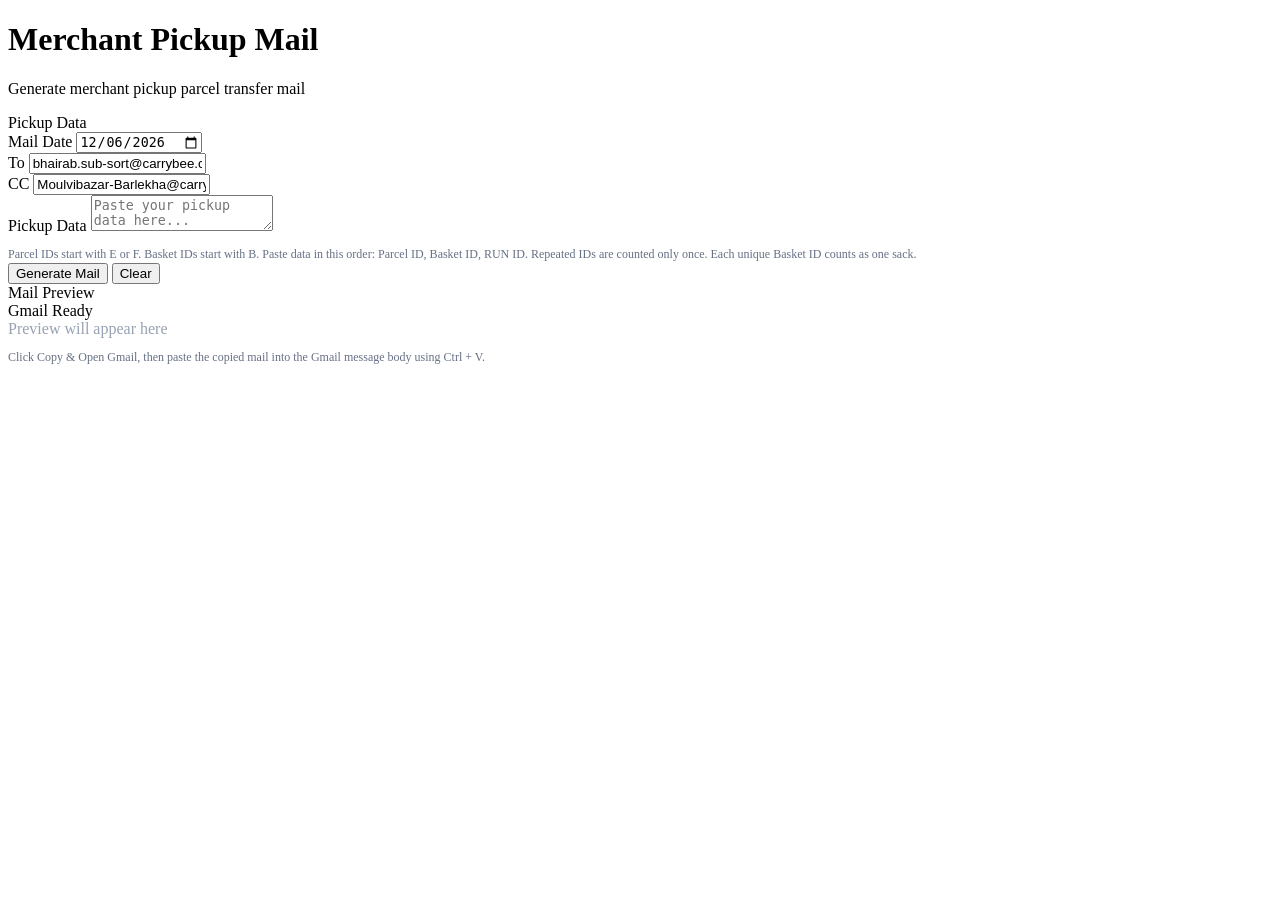
==== pages/Pickup-Mail/index.html @ fcb1e408 "Add files via upload" ====
<!doctype html>
<html lang="en">
<head>
  <meta charset="UTF-8">
  <meta name="viewport" content="width=device-width, initial-scale=1.0">

  <title>Merchant Pickup Mail Generator</title>

  <link rel="stylesheet" href="../../assets/css/base.css">
  <link rel="stylesheet" href="../../assets/css/mail-shared.css">
  <link rel="stylesheet" href="pickup-mail.css">
</head>

<body>
  <div class="page-content">
    <div class="page-head">
      <div>
        <h1 class="page-title">Merchant Pickup Mail</h1>
        <p class="page-sub">
          Generate merchant pickup parcel transfer mail
        </p>
      </div>
    </div>

    <div class="mail-layout">
      <div class="card mail-form">
        <div class="form-title">Pickup Data</div>

        <div class="form-group">
          <label class="form-label" for="pickupDate">
            Mail Date
          </label>

          <input
            type="date"
            class="form-input"
            id="pickupDate"
            required
          >
        </div>

        <div class="form-group">
          <label class="form-label" for="pickupTo">
            To
          </label>

          <input
            type="text"
            class="form-input"
            id="pickupTo"
            value="bhairab.sub-sort@carrybee.com"
            placeholder="Recipient email addresses, separated by commas"
          >
        </div>

        <div class="form-group">
          <label class="form-label" for="pickupCc">
            CC
          </label>

          <input
            type="text"
            class="form-input"
            id="pickupCc"
            value="Moulvibazar-Barlekha@carrybee.com,ruhin.shimul@carrybee.com,dipto.d@carrybee.com,transport@carrybee.com"
            placeholder="CC email addresses, separated by commas"
          >
        </div>

        <div class="form-group">
          <label class="form-label" for="pickupInput">
            Pickup Data
          </label>

          <textarea
            class="form-textarea"
            id="pickupInput"
            placeholder="Paste your pickup data here..."
            aria-describedby="pickupDataHint"
            spellcheck="false"
          ></textarea>

          <p id="pickupDataHint" class="pickup-hint">
            Parcel IDs start with E or F. Basket IDs start with B.
            Paste data in this order: Parcel ID, Basket ID, RUN ID.
            Repeated IDs are counted only once.
            Each unique Basket ID counts as one sack.
          </p>
        </div>

        <div class="form-actions">
          <button
            type="button"
            class="btn btn-primary"
            id="generatePickupBtn"
          >
            Generate Mail
          </button>

          <button
            type="button"
            class="btn btn-light"
            id="clearPickupBtn"
          >
            Clear
          </button>
        </div>
      </div>

      <div class="card mail-preview">
        <div class="preview-top">
          <div class="preview-title">Mail Preview</div>
          <div class="preview-badge">Gmail Ready</div>
        </div>

        <div
          class="email-paper"
          id="pickupPreview"
          aria-live="polite"
        >
          <span style="color:#98a2b3;">
            Preview will appear here
          </span>
        </div>

        <div class="form-actions">
          <button
            type="button"
            class="btn btn-primary"
            id="copyOpenPickupBtn"
            style="display:none;"
          >
            Copy &amp; Open Gmail
          </button>
        </div>

        <p class="pickup-hint">
          Click Copy &amp; Open Gmail, then paste the copied mail
          into the Gmail message body using Ctrl + V.
        </p>
      </div>
    </div>
  </div>

  <script src="pickup-mail.js"></script>
</body>
</html>
---- pages/Pickup-Mail/pickup-mail.css ----
.pickup-hint {
  margin: 10px 0 0;
  font-size: 12px;
  color: #667085;
  line-height: 1.5;
}

.pickup-table {
  border-collapse: collapse;
  width: 365px;
  max-width: 100%;
  margin-top: 14px;
  font-family: Arial, sans-serif;
  font-size: 13px;
}

.pickup-table td,
.pickup-table th {
  border: 1px solid #d0d0d0;
  padding: 5px 7px;
}

.pickup-table td {
  text-align: left;
}

.pickup-table th {
  text-align: center;
}

.pickup-table tbody tr:nth-child(even) {
  background: #f8f8f8;
}
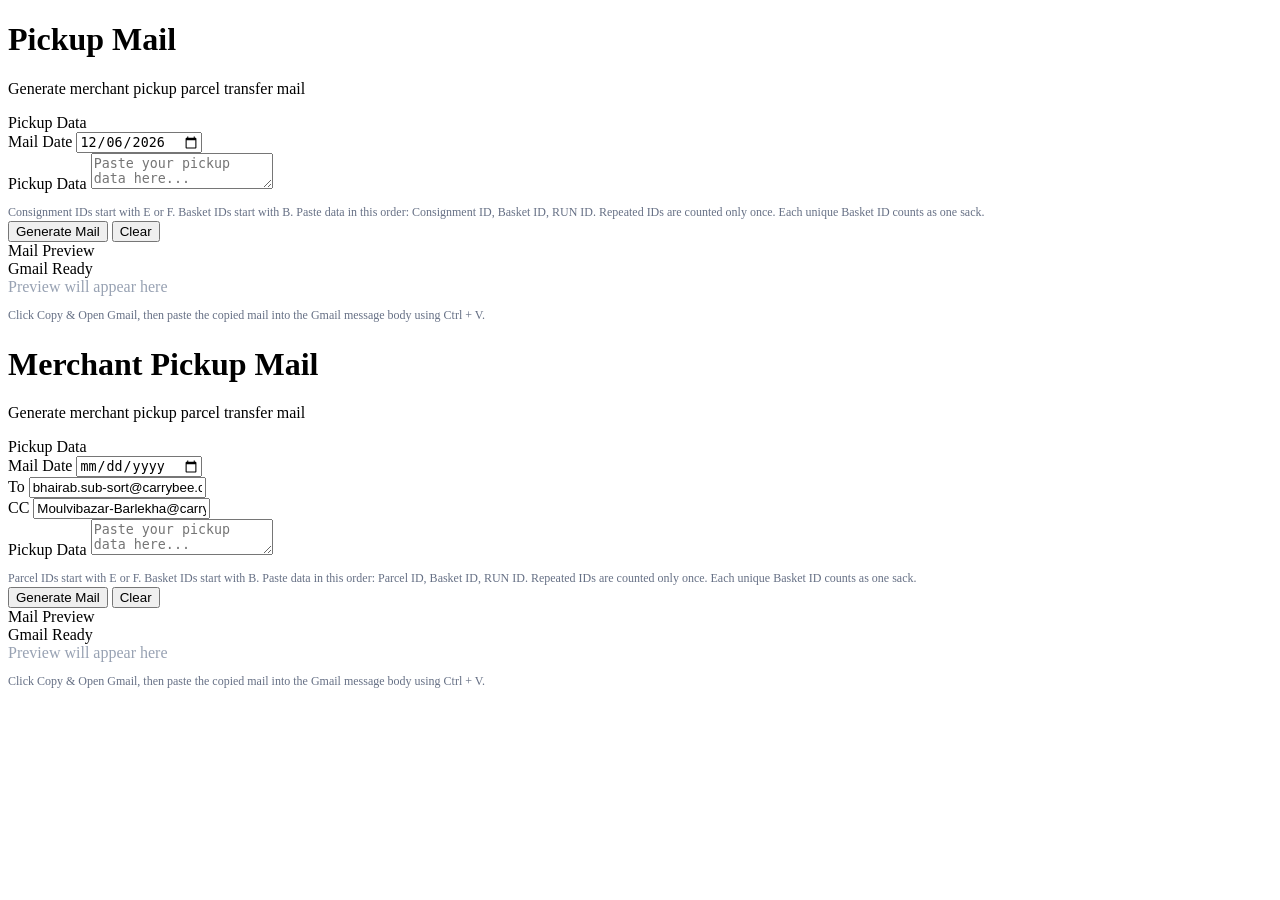
==== commit 9779bcd1: "Update index.html" ====
--- a/pages/Pickup-Mail/index.html
+++ b/pages/Pickup-Mail/index.html
@@ -1,7 +1,143 @@
 <!doctype html>
 <html lang="en">
 <head>
+  <meta charset="UTF-8"><!doctype html>
+<html lang="en">
+<head>
   <meta charset="UTF-8">
+  <meta name="viewport" content="width=device-width, initial-scale=1.0">
+
+  <title>Pickup Mail</title>
+
+  <link rel="stylesheet" href="../../assets/css/base.css">
+  <link rel="stylesheet" href="../../assets/css/mail-shared.css">
+  <link rel="stylesheet" href="pickup-mail.css">
+</head>
+
+<body>
+  <div class="page-content">
+
+    <div class="page-head">
+      <div>
+        <h1 class="page-title">Pickup Mail</h1>
+        <p class="page-sub">
+          Generate merchant pickup parcel transfer mail
+        </p>
+      </div>
+    </div>
+
+    <div class="mail-layout">
+
+      <!-- INPUT -->
+      <div class="card mail-form">
+        <div class="form-title">Pickup Data</div>
+
+        <!-- Recipients used by pickup-mail.js -->
+        <input
+          type="hidden"
+          id="pickupTo"
+          value="bhairab.sub-sort@carrybee.com"
+        >
+
+        <input
+          type="hidden"
+          id="pickupCc"
+          value="Moulvibazar-Barlekha@carrybee.com,ruhin.shimul@carrybee.com,dipto.d@carrybee.com,transport@carrybee.com"
+        >
+
+        <div class="form-group">
+          <label class="form-label" for="pickupDate">
+            Mail Date
+          </label>
+
+          <input
+            type="date"
+            class="form-input"
+            id="pickupDate"
+            required
+          >
+        </div>
+
+        <div class="form-group">
+          <label class="form-label" for="pickupInput">
+            Pickup Data
+          </label>
+
+          <textarea
+            class="form-textarea"
+            id="pickupInput"
+            placeholder="Paste your pickup data here..."
+            aria-describedby="pickupDataHint"
+            spellcheck="false"
+          ></textarea>
+
+          <p class="pickup-hint" id="pickupDataHint">
+            Consignment IDs start with E or F. Basket IDs start with B.
+            Paste data in this order: Consignment ID, Basket ID, RUN ID.
+            Repeated IDs are counted only once.
+            Each unique Basket ID counts as one sack.
+          </p>
+        </div>
+
+        <div class="form-actions">
+          <button
+            type="button"
+            class="btn btn-primary"
+            id="generatePickupBtn"
+          >
+            Generate Mail
+          </button>
+
+          <button
+            type="button"
+            class="btn btn-light"
+            id="clearPickupBtn"
+          >
+            Clear
+          </button>
+        </div>
+      </div>
+
+      <!-- PREVIEW -->
+      <div class="card mail-preview">
+        <div class="preview-top">
+          <div class="preview-title">Mail Preview</div>
+          <div class="preview-badge">Gmail Ready</div>
+        </div>
+
+        <div
+          class="email-paper"
+          id="pickupPreview"
+          aria-live="polite"
+        >
+          <span style="color:#98a2b3;">
+            Preview will appear here
+          </span>
+        </div>
+
+        <div class="form-actions">
+          <button
+            type="button"
+            class="btn btn-primary"
+            id="copyOpenPickupBtn"
+            style="display:none;"
+          >
+            Copy &amp; Open Gmail
+          </button>
+        </div>
+
+        <p class="pickup-hint preview-hint">
+          Click Copy &amp; Open Gmail, then paste the copied mail
+          into the Gmail message body using Ctrl + V.
+        </p>
+      </div>
+
+    </div>
+  </div>
+
+  <script src="pickup-mail.js"></script>
+</body>
+</html>
   <meta name="viewport" content="width=device-width, initial-scale=1.0">
 
   <title>Merchant Pickup Mail Generator</title>
@@ -144,4 +280,4 @@
 
   <script src="pickup-mail.js"></script>
 </body>
-</html>+</html>
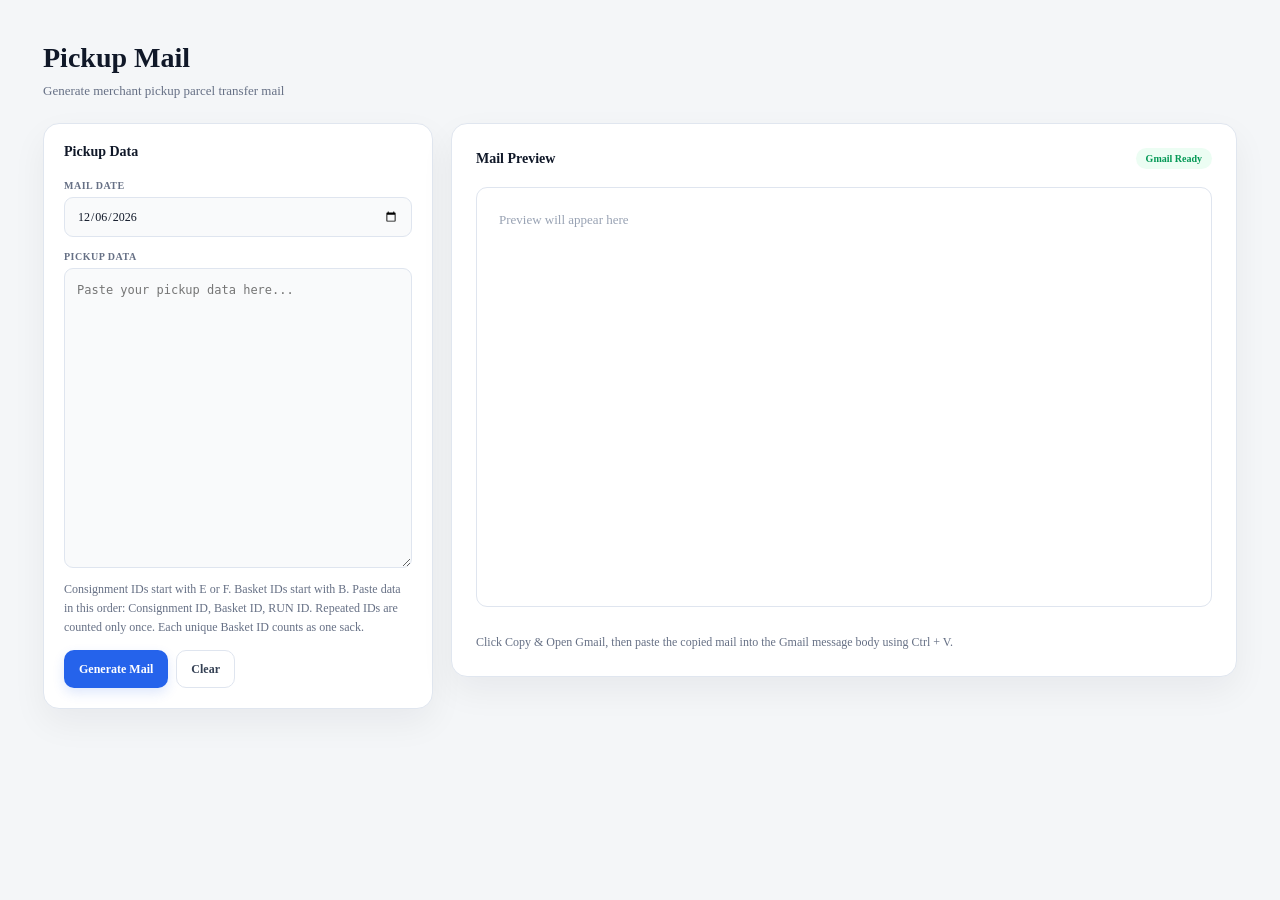
==== commit b7645be6: "Refactor index.html to eliminate redundancy Removed duplicate HTML structure and cleaned up the code" ====
--- a/pages/Pickup-Mail/index.html
+++ b/pages/Pickup-Mail/index.html
@@ -1,7 +1,4 @@
 <!doctype html>
-<html lang="en">
-<head>
-  <meta charset="UTF-8"><!doctype html>
 <html lang="en">
 <head>
   <meta charset="UTF-8">
@@ -138,146 +135,3 @@
   <script src="pickup-mail.js"></script>
 </body>
 </html>
-  <meta name="viewport" content="width=device-width, initial-scale=1.0">
-
-  <title>Merchant Pickup Mail Generator</title>
-
-  <link rel="stylesheet" href="../../assets/css/base.css">
-  <link rel="stylesheet" href="../../assets/css/mail-shared.css">
-  <link rel="stylesheet" href="pickup-mail.css">
-</head>
-
-<body>
-  <div class="page-content">
-    <div class="page-head">
-      <div>
-        <h1 class="page-title">Merchant Pickup Mail</h1>
-        <p class="page-sub">
-          Generate merchant pickup parcel transfer mail
-        </p>
-      </div>
-    </div>
-
-    <div class="mail-layout">
-      <div class="card mail-form">
-        <div class="form-title">Pickup Data</div>
-
-        <div class="form-group">
-          <label class="form-label" for="pickupDate">
-            Mail Date
-          </label>
-
-          <input
-            type="date"
-            class="form-input"
-            id="pickupDate"
-            required
-          >
-        </div>
-
-        <div class="form-group">
-          <label class="form-label" for="pickupTo">
-            To
-          </label>
-
-          <input
-            type="text"
-            class="form-input"
-            id="pickupTo"
-            value="bhairab.sub-sort@carrybee.com"
-            placeholder="Recipient email addresses, separated by commas"
-          >
-        </div>
-
-        <div class="form-group">
-          <label class="form-label" for="pickupCc">
-            CC
-          </label>
-
-          <input
-            type="text"
-            class="form-input"
-            id="pickupCc"
-            value="Moulvibazar-Barlekha@carrybee.com,ruhin.shimul@carrybee.com,dipto.d@carrybee.com,transport@carrybee.com"
-            placeholder="CC email addresses, separated by commas"
-          >
-        </div>
-
-        <div class="form-group">
-          <label class="form-label" for="pickupInput">
-            Pickup Data
-          </label>
-
-          <textarea
-            class="form-textarea"
-            id="pickupInput"
-            placeholder="Paste your pickup data here..."
-            aria-describedby="pickupDataHint"
-            spellcheck="false"
-          ></textarea>
-
-          <p id="pickupDataHint" class="pickup-hint">
-            Parcel IDs start with E or F. Basket IDs start with B.
-            Paste data in this order: Parcel ID, Basket ID, RUN ID.
-            Repeated IDs are counted only once.
-            Each unique Basket ID counts as one sack.
-          </p>
-        </div>
-
-        <div class="form-actions">
-          <button
-            type="button"
-            class="btn btn-primary"
-            id="generatePickupBtn"
-          >
-            Generate Mail
-          </button>
-
-          <button
-            type="button"
-            class="btn btn-light"
-            id="clearPickupBtn"
-          >
-            Clear
-          </button>
-        </div>
-      </div>
-
-      <div class="card mail-preview">
-        <div class="preview-top">
-          <div class="preview-title">Mail Preview</div>
-          <div class="preview-badge">Gmail Ready</div>
-        </div>
-
-        <div
-          class="email-paper"
-          id="pickupPreview"
-          aria-live="polite"
-        >
-          <span style="color:#98a2b3;">
-            Preview will appear here
-          </span>
-        </div>
-
-        <div class="form-actions">
-          <button
-            type="button"
-            class="btn btn-primary"
-            id="copyOpenPickupBtn"
-            style="display:none;"
-          >
-            Copy &amp; Open Gmail
-          </button>
-        </div>
-
-        <p class="pickup-hint">
-          Click Copy &amp; Open Gmail, then paste the copied mail
-          into the Gmail message body using Ctrl + V.
-        </p>
-      </div>
-    </div>
-  </div>
-
-  <script src="pickup-mail.js"></script>
-</body>
-</html>
--- a/pages/Pickup-Mail/pickup-mail.css
+++ b/pages/Pickup-Mail/pickup-mail.css
@@ -1,8 +1,213 @@
+body {
+  background: #f4f6f8;
+}
+
+.page-content {
+  width: 100%;
+  max-width: 1250px;
+  margin: 0 auto;
+  padding: 32px 28px 36px;
+  box-sizing: border-box;
+}
+
+.page-head {
+  margin-bottom: 24px;
+}
+
+.page-title {
+  margin: 0;
+  color: #101828;
+  font-size: 28px;
+  font-weight: 700;
+  line-height: 1.3;
+}
+
+.page-sub {
+  margin: 7px 0 0;
+  color: #667085;
+  font-size: 13px;
+}
+
+.mail-layout {
+  display: grid;
+  grid-template-columns: 390px minmax(0, 1fr);
+  gap: 18px;
+  align-items: start;
+}
+
+.mail-layout .card {
+  background: #fff;
+  border: 1px solid #e0e6ef;
+  border-radius: 16px;
+  box-shadow: 0 14px 35px rgba(16, 24, 40, 0.055);
+  box-sizing: border-box;
+}
+
+.mail-form {
+  padding: 20px;
+}
+
+.form-title,
+.preview-title {
+  color: #101828;
+  font-size: 14px;
+  font-weight: 700;
+}
+
+.form-title {
+  margin-bottom: 20px;
+}
+
+.form-group {
+  margin-bottom: 14px;
+}
+
+.form-label {
+  display: block;
+  margin-bottom: 6px;
+  color: #667085;
+  font-size: 10px;
+  font-weight: 600;
+  letter-spacing: 0.5px;
+  text-transform: uppercase;
+}
+
+.form-input,
+.form-textarea {
+  display: block;
+  width: 100%;
+  border: 1px solid #dfe5ef;
+  border-radius: 9px;
+  background: #f9fafb;
+  color: #101828;
+  box-sizing: border-box;
+  outline: none;
+}
+
+.form-input {
+  height: 40px;
+  padding: 9px 12px;
+  font: inherit;
+  font-size: 12px;
+}
+
+.form-textarea {
+  height: 300px;
+  min-height: 180px;
+  padding: 12px;
+  resize: vertical;
+  font-family: Consolas, monospace;
+  font-size: 12px;
+  line-height: 1.6;
+}
+
+.form-input:focus,
+.form-textarea:focus {
+  border-color: #2563eb;
+  box-shadow: 0 0 0 3px rgba(37, 99, 235, 0.1);
+}
+
 .pickup-hint {
-  margin: 10px 0 0;
-  font-size: 12px;
+  margin: 12px 0 0;
   color: #667085;
-  line-height: 1.5;
+  font-size: 12px;
+  line-height: 1.55;
+}
+
+.form-actions {
+  display: flex;
+  flex-wrap: wrap;
+  gap: 8px;
+  margin-top: 14px;
+}
+
+.btn {
+  min-height: 38px;
+  padding: 9px 14px;
+  border: 1px solid transparent;
+  border-radius: 10px;
+  font-family: inherit;
+  font-size: 12px;
+  font-weight: 600;
+  cursor: pointer;
+}
+
+.btn-primary {
+  background: #2563eb;
+  color: #fff;
+  box-shadow: 0 5px 12px rgba(37, 99, 235, 0.15);
+}
+
+.btn-primary:hover {
+  background: #1d4ed8;
+}
+
+.btn-light {
+  background: #fff;
+  color: #344054;
+  border-color: #dfe5ef;
+}
+
+.btn-light:hover {
+  background: #f9fafb;
+}
+
+.btn:disabled {
+  opacity: 0.65;
+  cursor: wait;
+}
+
+.btn:focus-visible {
+  outline: 3px solid rgba(37, 99, 235, 0.35);
+  outline-offset: 2px;
+}
+
+.mail-preview {
+  min-width: 0;
+  padding: 24px;
+}
+
+.preview-top {
+  display: flex;
+  align-items: center;
+  justify-content: space-between;
+  gap: 12px;
+  margin-bottom: 18px;
+}
+
+.preview-badge {
+  padding: 5px 10px;
+  border-radius: 20px;
+  background: #ecfdf3;
+  color: #039855;
+  font-size: 10px;
+  font-weight: 600;
+}
+
+.email-paper {
+  min-height: 420px;
+  padding: 22px;
+  border: 1px solid #dfe5ef;
+  border-radius: 11px;
+  background: #fff;
+  box-sizing: border-box;
+  overflow-x: auto;
+  overflow-wrap: anywhere;
+  font-size: 13px;
+  line-height: 1.55;
+}
+
+.subject-preview {
+  margin-bottom: 18px;
+  padding-bottom: 14px;
+  border-bottom: 1px solid #e4e7ec;
+  color: #344054;
+  font-size: 12px;
+  line-height: 1.8;
+}
+
+.preview-hint {
+  margin-top: 12px;
 }
 
 .pickup-table {
@@ -30,4 +235,29 @@
 
 .pickup-table tbody tr:nth-child(even) {
   background: #f8f8f8;
-}+}
+
+@media (max-width: 1000px) {
+  .mail-layout {
+    grid-template-columns: minmax(280px, 340px) minmax(0, 1fr);
+  }
+}
+
+@media (max-width: 780px) {
+  .page-content {
+    padding: 22px 16px;
+  }
+
+  .mail-layout {
+    grid-template-columns: 1fr;
+  }
+
+  .mail-preview {
+    padding: 20px;
+  }
+
+  .email-paper {
+    min-height: 320px;
+    padding: 16px;
+  }
+}
